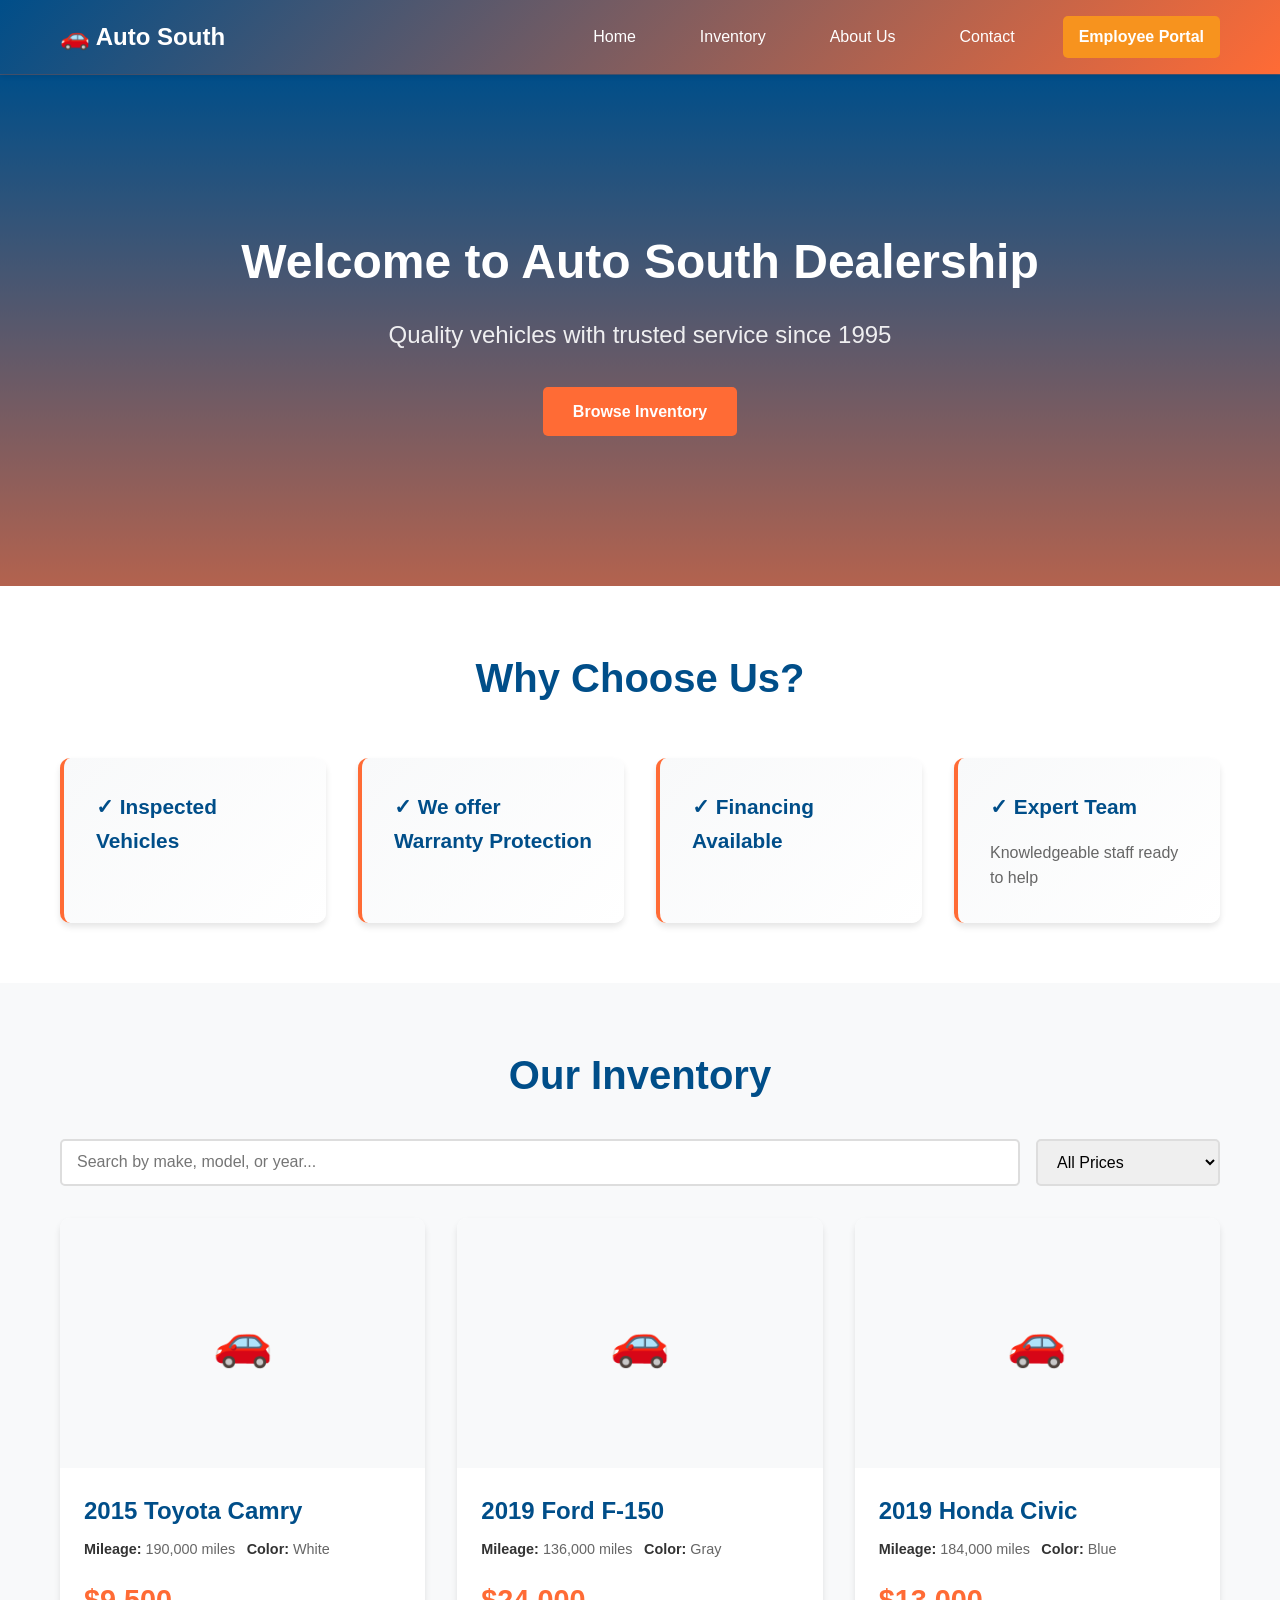
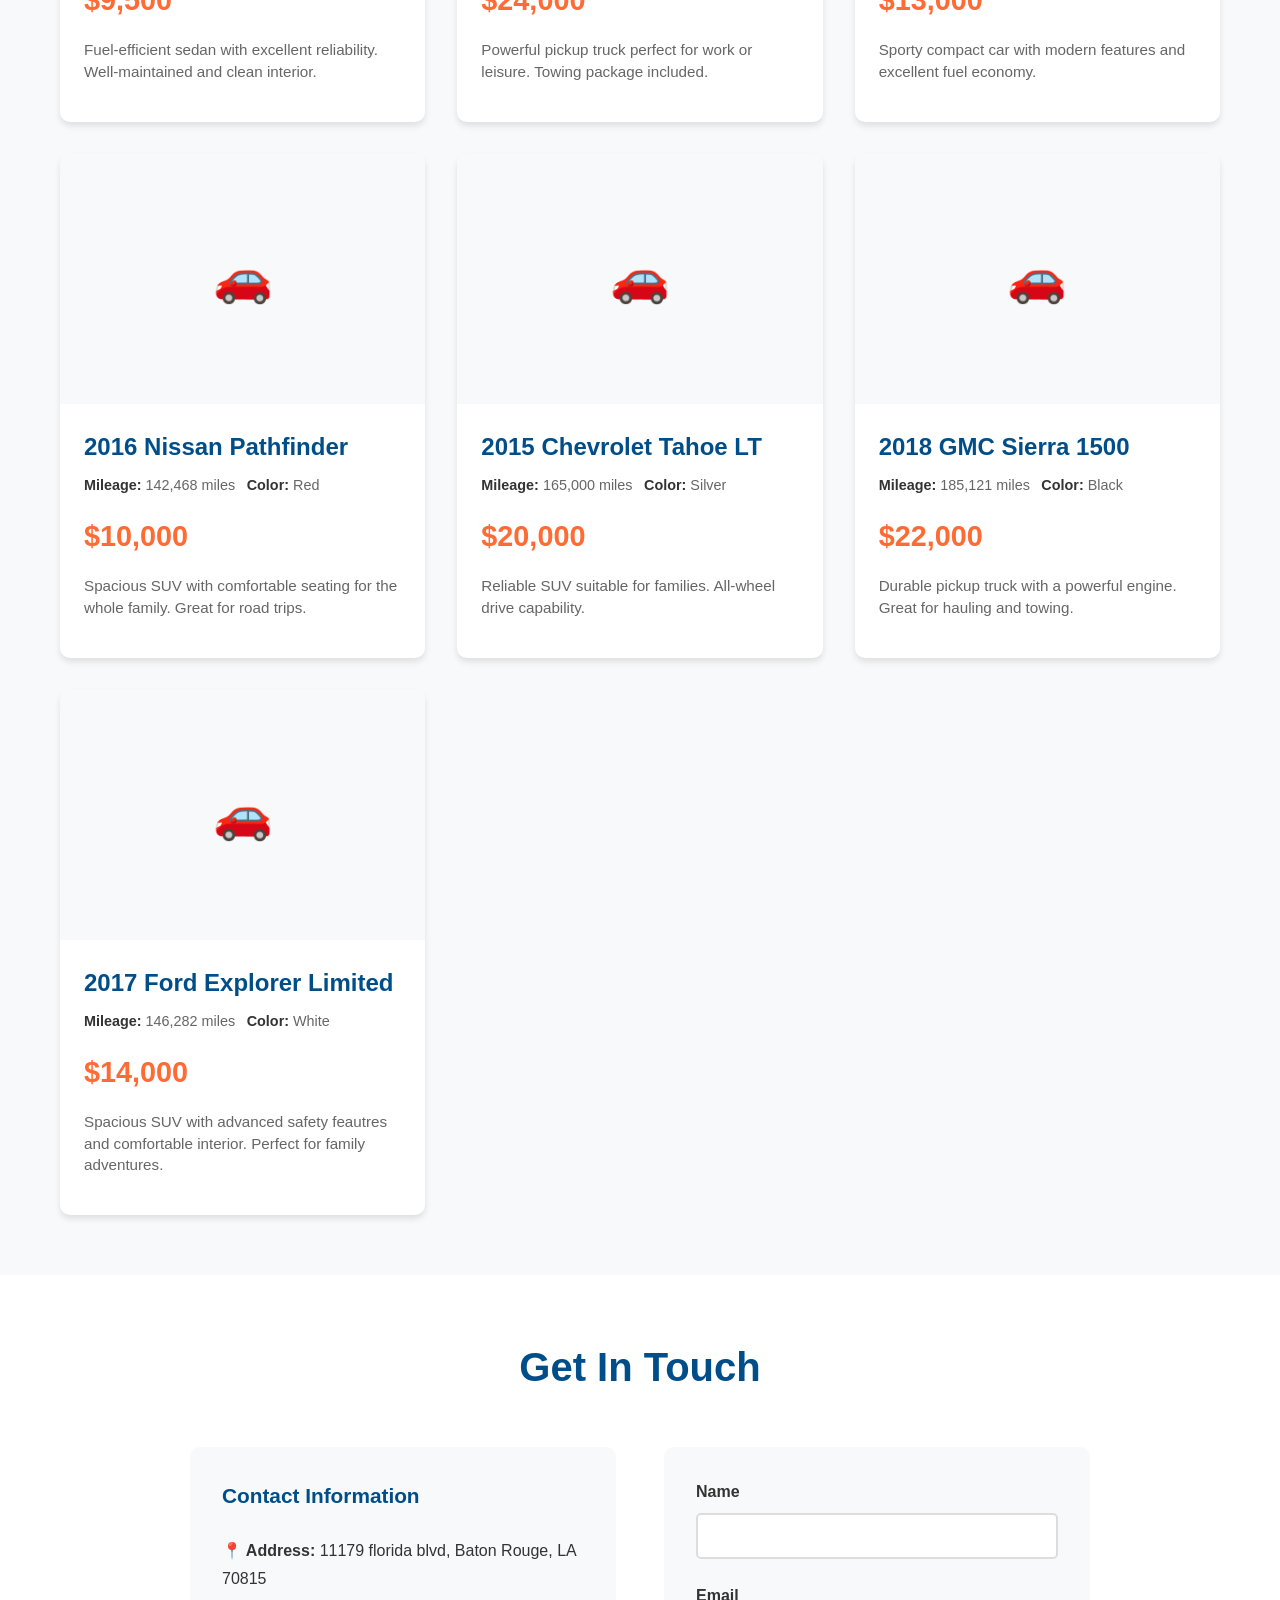
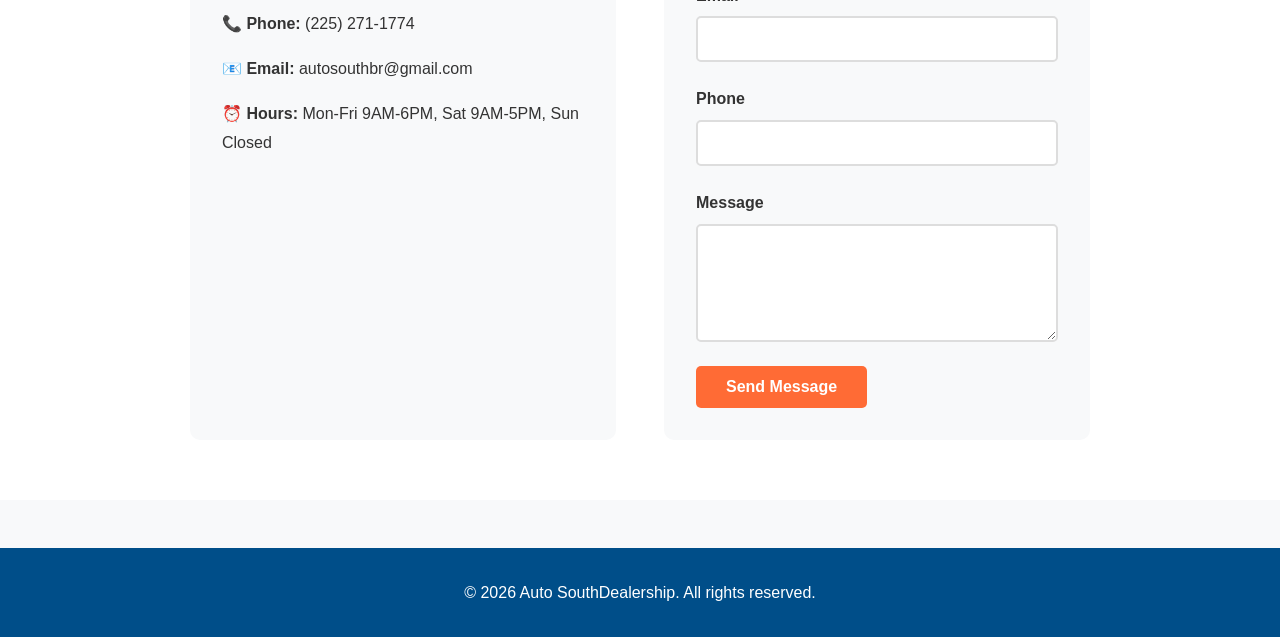
==== index.html @ 6402ca68 "Initial commit: Add website files" ====
<!DOCTYPE html>
<html lang="en">
<head>
    <meta charset="UTF-8">
    <meta name="viewport" content="width=device-width, initial-scale=1.0">
    <title>Auto South Dealership - Quality Vehicles</title>
    <link rel="stylesheet" href="styles.css">
</head>
<body>
    <!-- Navigation Header -->
    <header class="navbar">
        <div class="navbar-container">
            <div class="logo">
                <h1>🚗 Auto South</h1>
            </div>
            <nav class="nav-menu">
                <a href="#home" class="nav-link">Home</a>
                <a href="#inventory" class="nav-link">Inventory</a>
                <a href="#about" class="nav-link">About Us</a>
                <a href="#contact" class="nav-link">Contact</a>
                <a href="employee.html" class="nav-link employee-link">Employee Portal</a>
            </nav>
        </div>
    </header>

    <!-- Hero Section -->
    <section id="home" class="hero">
        <div class="hero-content">
            <h2>Welcome to Auto South Dealership</h2>
            <p>Quality vehicles with trusted service since 1995</p>
            <a href="#inventory" class="btn btn-primary">Browse Inventory</a>
        </div>
    </section>

    <!-- About Section (Trust Building) -->
    <section id="about" class="about">
        <div class="container">
            <h2>Why Choose Us?</h2>
            <div class="trust-features">
                <div class="feature">
                    <h3>✓ Inspected Vehicles</h3>
                </div>
                <div class="feature">
                    <h3>✓ We offer Warranty Protection</h3>
                </div>
                <div class="feature">
                    <h3>✓ Financing Available</h3>
                </div>
                <div class="feature">
                    <h3>✓ Expert Team</h3>
                    <p>Knowledgeable staff ready to help</p>
                </div>
            </div>
        </div>
    </section>

    <!-- Inventory Section -->
    <section id="inventory" class="inventory">
        <div class="container">
            <h2>Our Inventory</h2>
            <div class="filter-bar">
                <input type="text" id="searchInput" placeholder="Search by make, model, or year..." class="search-box">
                <select id="filterPrice" class="filter-select">
                    <option value="">All Prices</option>
                    <option value="under-10000">Under $10,000</option>
                    <option value="10000-25000">$10,000 - $25,000</option>
                    <option value="25000-50000">$25,000 - $50,000</option>
                    <option value="above-50000">Above $50,000</option>
                </select>
            </div>
            <div id="vehicleList" class="vehicle-grid">
                <!-- Vehicles will be loaded here from JavaScript -->
            </div>
        </div>
    </section>

    <!-- Contact Section -->
    <section id="contact" class="contact">
        <div class="container">
            <h2>Get In Touch</h2>
            <div class="contact-content">
                <div class="contact-info">
                    <h3>Contact Information</h3>
                    <p><strong>📍 Address:</strong> 11179 florida blvd, Baton Rouge, LA 70815</p>
                    <p><strong>📞 Phone:</strong> (225) 271-1774</p>
                    <p><strong>📧 Email:</strong> autosouthbr@gmail.com</p>
                    <p><strong>⏰ Hours:</strong> Mon-Fri 9AM-6PM, Sat 9AM-5PM, Sun Closed</p>
                </div>
                <form id="contactForm" class="contact-form">
                    <div class="form-group">
                        <label for="name">Name</label>
                        <input type="text" id="name" name="name" required>
                    </div>
                    <div class="form-group">
                        <label for="email">Email</label>
                        <input type="email" id="email" name="email" required>
                    </div>
                    <div class="form-group">
                        <label for="phone">Phone</label>
                        <input type="tel" id="phone" name="phone">
                    </div>
                    <div class="form-group">
                        <label for="message">Message</label>
                        <textarea id="message" name="message" rows="5" required></textarea>
                    </div>
                    <button type="submit" class="btn btn-primary">Send Message</button>
                </form>
            </div>
        </div>
    </section>

    <!-- Footer -->
    <footer class="footer">
        <p>&copy; 2026 Auto SouthDealership. All rights reserved.</p>
    </footer>

    <script src="app.js"></script>
</body>
</html>
---- styles.css ----
/* Global Styles */
* {
    margin: 0;
    padding: 0;
    box-sizing: border-box;
}

:root {
    --primary-color: #ff6b35;
    --secondary-color: #004e89;
    --accent-color: #f7931e;
    --text-dark: #333;
    --text-light: #666;
    --bg-light: #f8f9fa;
    --bg-white: #ffffff;
    --border-color: #ddd;
    --success-color: #28a745;
    --danger-color: #dc3545;
}

body {
    font-family: 'Segoe UI', Tahoma, Geneva, Verdana, sans-serif;
    line-height: 1.6;
    color: var(--text-dark);
    background-color: var(--bg-light);
}

.container {
    max-width: 1200px;
    margin: 0 auto;
    padding: 0 20px;
}

/* Navbar */
.navbar {
    background: linear-gradient(135deg, var(--secondary-color) 0%, var(--primary-color) 100%);
    color: white;
    padding: 1rem 0;
    box-shadow: 0 2px 5px rgba(0,0,0,0.1);
    position: sticky;
    top: 0;
    z-index: 100;
}

.navbar-container {
    display: flex;
    justify-content: space-between;
    align-items: center;
    max-width: 1200px;
    margin: 0 auto;
    padding: 0 20px;
}

.logo h1 {
    font-size: 1.5rem;
    font-weight: bold;
}

.nav-menu {
    display: flex;
    gap: 2rem;
    align-items: center;
}

.nav-link {
    color: white;
    text-decoration: none;
    transition: all 0.3s ease;
    padding: 0.5rem 1rem;
    border-radius: 5px;
}

.nav-link:hover {
    background-color: rgba(255,255,255,0.2);
    transform: translateY(-2px);
}

.employee-link {
    background-color: var(--accent-color);
    color: white;
    font-weight: bold;
}

/* Hero Section */
.hero {
    background: linear-gradient(rgba(0, 78, 137, 0.7), rgba(255, 107, 53, 0.7)), url('data:image/svg+xml,<svg xmlns="http://www.w3.org/2000/svg" viewBox="0 0 1200 600"><rect fill="%23004e89" width="1200" height="600"/></svg>');
    background-size: cover;
    background-position: center;
    color: white;
    padding: 150px 20px;
    text-align: center;
}

.hero-content h2 {
    font-size: 3rem;
    margin-bottom: 1rem;
    font-weight: bold;
}

.hero-content p {
    font-size: 1.5rem;
    margin-bottom: 2rem;
    opacity: 0.9;
}

/* Buttons */
.btn {
    display: inline-block;
    padding: 12px 30px;
    border: none;
    border-radius: 5px;
    font-size: 1rem;
    cursor: pointer;
    text-decoration: none;
    transition: all 0.3s ease;
    font-weight: bold;
}

.btn-primary {
    background-color: var(--primary-color);
    color: white;
}

.btn-primary:hover {
    background-color: #ff5722;
    transform: translateY(-2px);
    box-shadow: 0 5px 15px rgba(255, 107, 53, 0.3);
}

.btn-secondary {
    background-color: var(--border-color);
    color: var(--text-dark);
}

.btn-secondary:hover {
    background-color: #ccc;
}

.btn-danger {
    background-color: var(--danger-color);
    color: white;
    padding: 8px 15px;
    font-size: 0.9rem;
}

.btn-danger:hover {
    background-color: #c82333;
}

.btn-edit {
    background-color: var(--secondary-color);
    color: white;
    padding: 8px 15px;
    font-size: 0.9rem;
    margin-right: 5px;
}

.btn-edit:hover {
    background-color: #003d6f;
}

/* About Section */
.about {
    padding: 60px 20px;
    background-color: var(--bg-white);
}

.about h2 {
    text-align: center;
    font-size: 2.5rem;
    margin-bottom: 3rem;
    color: var(--secondary-color);
}

.trust-features {
    display: grid;
    grid-template-columns: repeat(auto-fit, minmax(250px, 1fr));
    gap: 2rem;
}

.feature {
    background: linear-gradient(135deg, var(--bg-light) 0%, white 100%);
    padding: 2rem;
    border-radius: 10px;
    box-shadow: 0 4px 6px rgba(0,0,0,0.1);
    transition: transform 0.3s ease;
    border-left: 4px solid var(--primary-color);
}

.feature:hover {
    transform: translateY(-5px);
    box-shadow: 0 8px 15px rgba(0,0,0,0.15);
}

.feature h3 {
    color: var(--secondary-color);
    margin-bottom: 1rem;
    font-size: 1.3rem;
}

.feature p {
    color: var(--text-light);
}

/* Inventory Section */
.inventory {
    padding: 60px 20px;
    background-color: var(--bg-light);
}

.inventory h2 {
    text-align: center;
    font-size: 2.5rem;
    margin-bottom: 2rem;
    color: var(--secondary-color);
}

.filter-bar {
    display: flex;
    gap: 1rem;
    margin-bottom: 2rem;
    flex-wrap: wrap;
    justify-content: center;
}

.search-box,
.filter-select {
    padding: 12px 15px;
    border: 2px solid var(--border-color);
    border-radius: 5px;
    font-size: 1rem;
    transition: border-color 0.3s ease;
}

.search-box {
    flex: 1;
    min-width: 250px;
}

.search-box:focus,
.filter-select:focus {
    outline: none;
    border-color: var(--primary-color);
    box-shadow: 0 0 5px rgba(255, 107, 53, 0.2);
}

.vehicle-grid,
.vehicle-management-grid {
    display: grid;
    grid-template-columns: repeat(auto-fill, minmax(300px, 1fr));
    gap: 2rem;
}

.vehicle-card {
    background-color: var(--bg-white);
    border-radius: 10px;
    overflow: hidden;
    box-shadow: 0 4px 6px rgba(0,0,0,0.1);
    transition: transform 0.3s ease, box-shadow 0.3s ease;
}

.vehicle-card:hover {
    transform: translateY(-5px);
    box-shadow: 0 8px 15px rgba(0,0,0,0.2);
}

.vehicle-image {
    width: 100%;
    height: 250px;
    background-color: var(--bg-light);
    display: flex;
    align-items: center;
    justify-content: center;
    font-size: 3rem;
    color: #ccc;
    overflow: hidden;
    position: relative;
}

.vehicle-image img {
    width: 100%;
    height: 100%;
    object-fit: cover;
}

.vehicle-info {
    padding: 1.5rem;
}

.vehicle-title {
    font-size: 1.5rem;
    font-weight: bold;
    color: var(--secondary-color);
    margin-bottom: 0.5rem;
}

.vehicle-meta {
    display: grid;
    grid-template-columns: 1fr 1fr;
    gap: 0.5rem;
    margin-bottom: 1rem;
    font-size: 0.9rem;
}

.vehicle-meta-item {
    color: var(--text-light);
}

.vehicle-meta-item strong {
    color: var(--text-dark);
}

.vehicle-price {
    font-size: 1.8rem;
    color: var(--primary-color);
    font-weight: bold;
    margin-bottom: 1rem;
}

.vehicle-description {
    color: var(--text-light);
    font-size: 0.95rem;
    margin-bottom: 1rem;
    line-height: 1.4;
}

.vehicle-actions {
    display: flex;
    gap: 0.5rem;
}

/* Contact Section */
.contact {
    padding: 60px 20px;
    background-color: var(--bg-white);
}

.contact h2 {
    text-align: center;
    font-size: 2.5rem;
    margin-bottom: 3rem;
    color: var(--secondary-color);
}

.contact-content {
    display: grid;
    grid-template-columns: 1fr 1fr;
    gap: 3rem;
    max-width: 900px;
    margin: 0 auto;
}

.contact-info {
    background-color: var(--bg-light);
    padding: 2rem;
    border-radius: 10px;
}

.contact-info h3 {
    color: var(--secondary-color);
    margin-bottom: 1.5rem;
    font-size: 1.3rem;
}

.contact-info p {
    margin-bottom: 1rem;
    color: var(--text-dark);
    line-height: 1.8;
}

/* Forms */
.contact-form,
.vehicle-form {
    background-color: var(--bg-light);
    padding: 2rem;
    border-radius: 10px;
}

.form-group {
    margin-bottom: 1.5rem;
    display: flex;
    flex-direction: column;
}

.form-row {
    display: grid;
    grid-template-columns: repeat(auto-fit, minmax(200px, 1fr));
    gap: 1rem;
}

label {
    font-weight: bold;
    margin-bottom: 0.5rem;
    color: var(--text-dark);
}

input[type="text"],
input[type="email"],
input[type="tel"],
input[type="number"],
input[type="password"],
textarea,
select {
    padding: 12px 15px;
    border: 2px solid var(--border-color);
    border-radius: 5px;
    font-size: 1rem;
    font-family: inherit;
    transition: border-color 0.3s ease;
}

input:focus,
textarea:focus,
select:focus {
    outline: none;
    border-color: var(--primary-color);
    box-shadow: 0 0 5px rgba(255, 107, 53, 0.2);
}

textarea {
    resize: vertical;
}

/* Drag and Drop Zone */
.drop-zone {
    border: 2px dashed var(--primary-color);
    border-radius: 10px;
    padding: 2rem;
    text-align: center;
    cursor: pointer;
    transition: all 0.3s ease;
    background-color: rgba(255, 107, 53, 0.05);
    margin-bottom: 1rem;
}

.drop-zone:hover,
.drop-zone.dragover {
    background-color: rgba(255, 107, 53, 0.15);
    border-color: var(--primary-color);
    transform: scale(1.02);
}

.drop-zone p {
    color: var(--text-light);
    margin: 0;
}

/* Image Preview */
.image-preview-container {
    display: grid;
    grid-template-columns: repeat(auto-fill, minmax(100px, 1fr));
    gap: 1rem;
    margin-bottom: 1rem;
}

.image-preview {
    position: relative;
    width: 100%;
    aspect-ratio: 1;
    border-radius: 5px;
    overflow: hidden;
    box-shadow: 0 2px 5px rgba(0,0,0,0.1);
}

.image-preview img {
    width: 100%;
    height: 100%;
    object-fit: cover;
}

.image-remove {
    position: absolute;
    top: 5px;
    right: 5px;
    background-color: var(--danger-color);
    color: white;
    border: none;
    border-radius: 50%;
    width: 25px;
    height: 25px;
    cursor: pointer;
    display: flex;
    align-items: center;
    justify-content: center;
    font-weight: bold;
}

.image-remove:hover {
    background-color: #c82333;
}

/* Footer */
.footer {
    background-color: var(--secondary-color);
    color: white;
    text-align: center;
    padding: 2rem;
    margin-top: 3rem;
}

/* Login Page */
.login-section {
    display: flex;
    align-items: center;
    justify-content: center;
    min-height: 80vh;
    padding: 2rem;
    background: linear-gradient(135deg, var(--secondary-color) 0%, var(--primary-color) 100%);
}

.login-container {
    background-color: var(--bg-white);
    padding: 3rem;
    border-radius: 10px;
    box-shadow: 0 10px 30px rgba(0,0,0,0.2);
    max-width: 400px;
    width: 100%;
}

.login-container h2 {
    color: var(--secondary-color);
    margin-bottom: 2rem;
    text-align: center;
    font-size: 1.8rem;
}

.login-container form {
    margin-bottom: 1.5rem;
}

.login-hint {
    background-color: var(--bg-light);
    padding: 1rem;
    border-radius: 5px;
    font-size: 0.9rem;
    color: var(--text-light);
    text-align: center;
}

/* Dashboard */
.dashboard {
    padding: 2rem 20px;
    min-height: 80vh;
}

.add-vehicle-section {
    background-color: var(--bg-white);
    padding: 2rem;
    border-radius: 10px;
    margin-bottom: 3rem;
    box-shadow: 0 4px 6px rgba(0,0,0,0.1);
}

.add-vehicle-section h3 {
    color: var(--secondary-color);
    margin-bottom: 1.5rem;
    font-size: 1.5rem;
}

.inventory-list-section {
    background-color: var(--bg-white);
    padding: 2rem;
    border-radius: 10px;
    box-shadow: 0 4px 6px rgba(0,0,0,0.1);
}

.inventory-list-section h3 {
    color: var(--secondary-color);
    margin-bottom: 1.5rem;
    font-size: 1.5rem;
}

.vehicle-management-card {
    background-color: var(--bg-light);
    padding: 1.5rem;
    border-radius: 8px;
    border-left: 4px solid var(--primary-color);
    display: grid;
    grid-template-columns: 100px 1fr auto;
    gap: 1.5rem;
    align-items: center;
}

.vehicle-thumb {
    width: 100px;
    height: 100px;
    border-radius: 5px;
    background-color: #ddd;
    display: flex;
    align-items: center;
    justify-content: center;
    font-size: 2rem;
}

.vehicle-thumb img {
    width: 100%;
    height: 100%;
    object-fit: cover;
    border-radius: 5px;
}

.vehicle-manage-info {
    display: grid;
    grid-template-columns: repeat(3, 1fr);
    gap: 1rem;
}

.vehicle-manage-info-item {
    display: flex;
    flex-direction: column;
}

.vehicle-manage-info-item label {
    font-size: 0.85rem;
    color: var(--text-light);
    margin-bottom: 0.25rem;
}

.vehicle-manage-info-item strong {
    font-size: 1rem;
    color: var(--text-dark);
}

.vehicle-manage-actions {
    display: flex;
    gap: 0.5rem;
    flex-direction: column;
}

/* Modal */
.modal {
    position: fixed;
    z-index: 1000;
    left: 0;
    top: 0;
    width: 100%;
    height: 100%;
    background-color: rgba(0,0,0,0.5);
    display: flex;
    align-items: center;
    justify-content: center;
    padding: 2rem;
}

.modal-content {
    background-color: var(--bg-white);
    padding: 2rem;
    border-radius: 10px;
    max-width: 600px;
    width: 100%;
    max-height: 90vh;
    overflow-y: auto;
    box-shadow: 0 10px 30px rgba(0,0,0,0.3);
    position: relative;
}

.modal-close {
    position: absolute;
    right: 1rem;
    top: 1rem;
    font-size: 1.5rem;
    cursor: pointer;
    color: var(--text-light);
    font-weight: bold;
}

.modal-close:hover {
    color: var(--text-dark);
}

.modal-content h3 {
    color: var(--secondary-color);
    margin-bottom: 1.5rem;
    font-size: 1.5rem;
}

.modal-buttons {
    display: flex;
    gap: 1rem;
    justify-content: flex-end;
    margin-top: 1.5rem;
}

/* Responsive Design */
@media (max-width: 768px) {
    .navbar-container {
        flex-direction: column;
        gap: 1rem;
    }

    .nav-menu {
        flex-direction: column;
        gap: 1rem;
        text-align: center;
    }

    .hero-content h2 {
        font-size: 2rem;
    }

    .hero-content p {
        font-size: 1.1rem;
    }

    .vehicle-grid,
    .vehicle-management-grid {
        grid-template-columns: 1fr;
    }

    .contact-content {
        grid-template-columns: 1fr;
    }

    .trust-features {
        grid-template-columns: 1fr;
    }

    .filter-bar {
        flex-direction: column;
    }

    .search-box {
        min-width: 100%;
    }

    .vehicle-management-card {
        grid-template-columns: 1fr;
        gap: 1rem;
    }

    .vehicle-manage-info {
        grid-template-columns: 1fr;
    }
}

@media (max-width: 480px) {
    .hero-content h2 {
        font-size: 1.5rem;
    }

    .hero-content p {
        font-size: 1rem;
    }

    .btn {
        padding: 10px 20px;
        font-size: 0.9rem;
    }

    .vehicle-title {
        font-size: 1.2rem;
    }

    .about h2,
    .inventory h2,
    .contact h2 {
        font-size: 1.8rem;
    }
}

/* Error and Success Messages */
.message {
    padding: 1rem;
    border-radius: 5px;
    margin-bottom: 1rem;
    display: none;
}

.message.show {
    display: block;
}

.message.success {
    background-color: #d4edda;
    color: #155724;
    border: 1px solid #c3e6cb;
}

.message.error {
    background-color: #f8d7da;
    color: #721c24;
    border: 1px solid #f5c6cb;
}
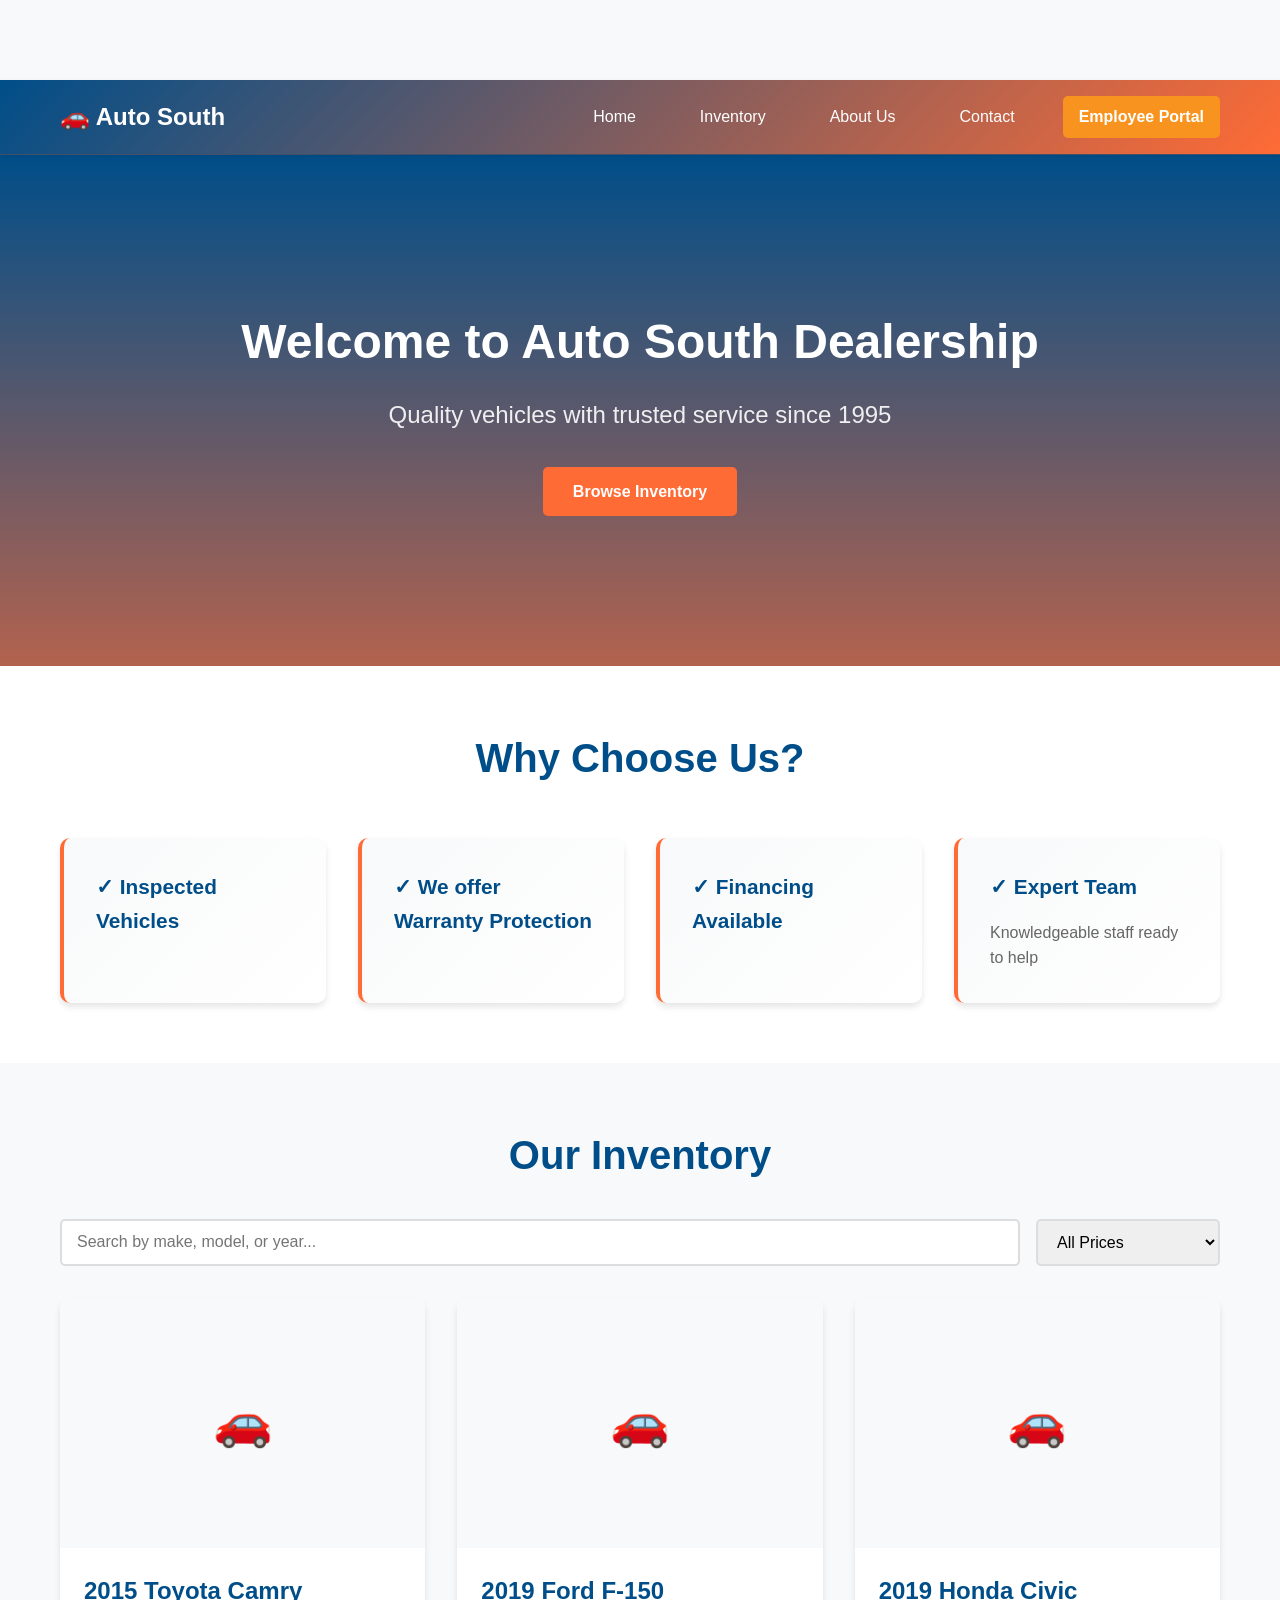
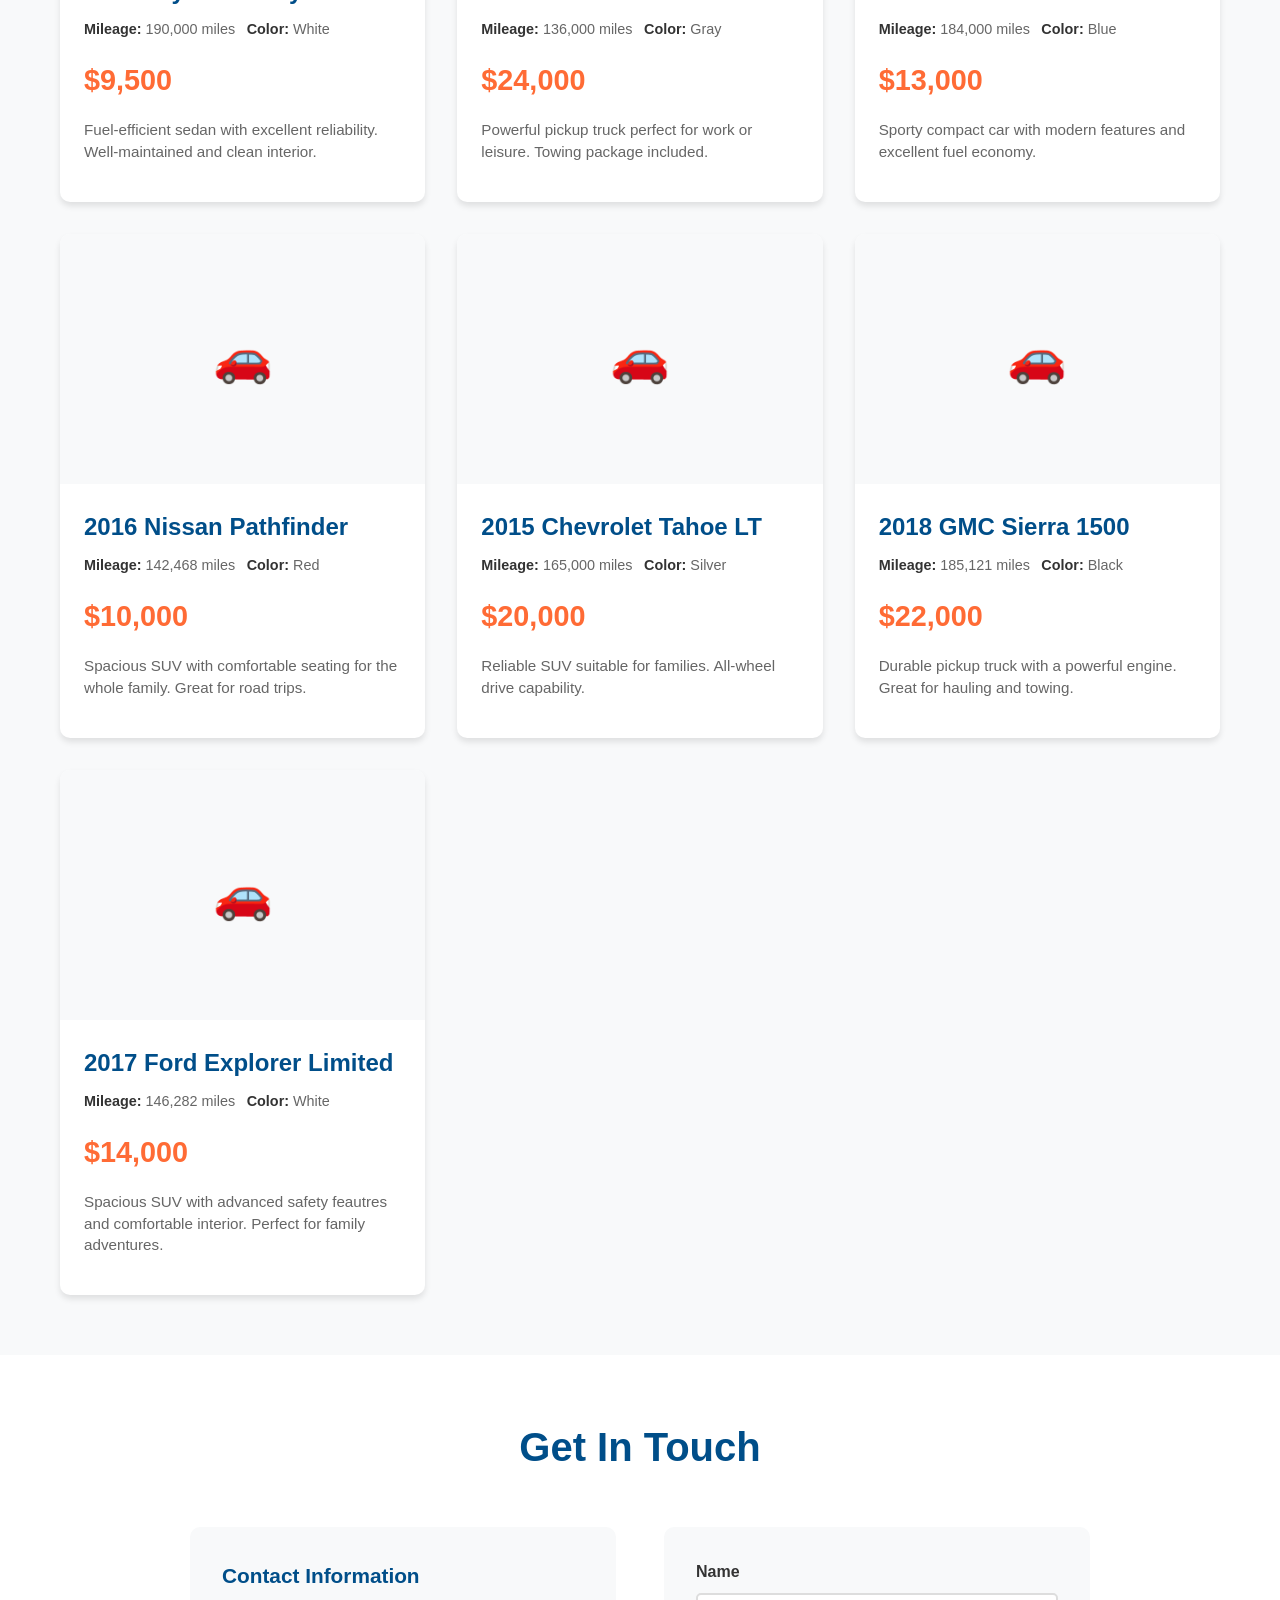
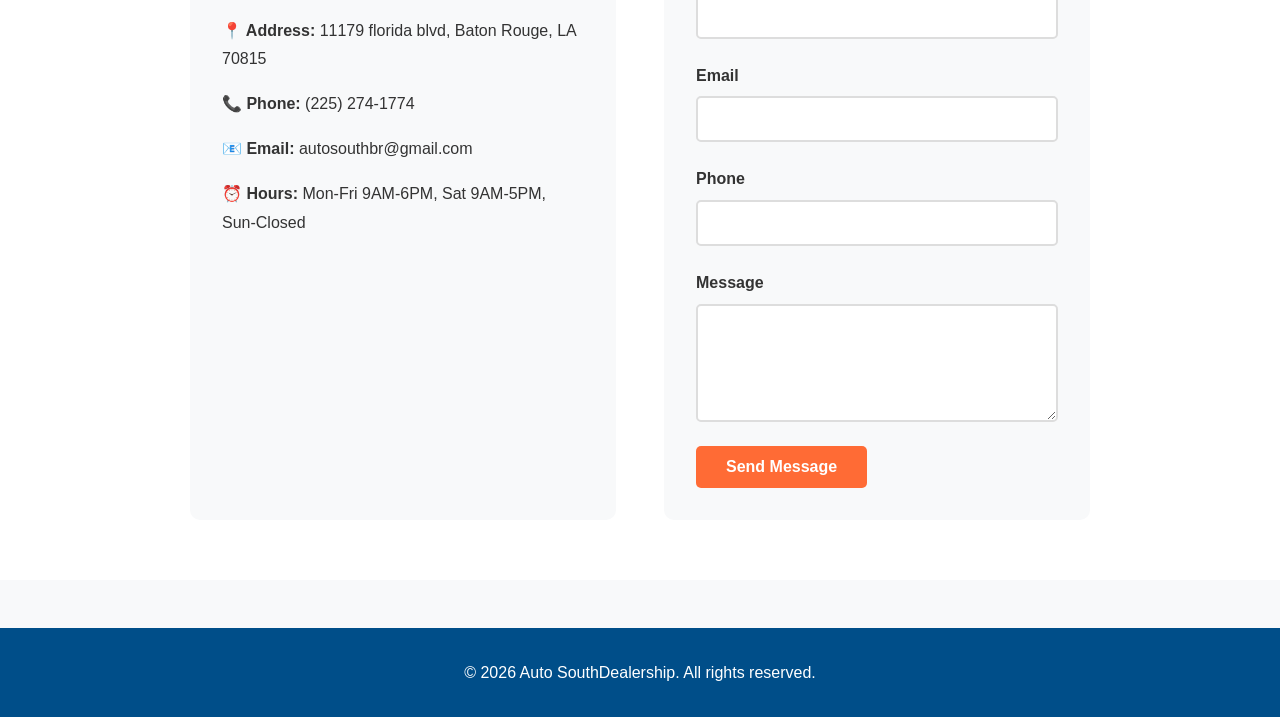
==== commit 073f229f: "Fixing pictures buttons" ====
--- a/index.html
+++ b/index.html
@@ -82,9 +82,9 @@
                 <div class="contact-info">
                     <h3>Contact Information</h3>
                     <p><strong>📍 Address:</strong> 11179 florida blvd, Baton Rouge, LA 70815</p>
-                    <p><strong>📞 Phone:</strong> (225) 271-1774</p>
+                    <p><strong>📞 Phone:</strong> (225) 274-1774</p>
                     <p><strong>📧 Email:</strong> autosouthbr@gmail.com</p>
-                    <p><strong>⏰ Hours:</strong> Mon-Fri 9AM-6PM, Sat 9AM-5PM, Sun Closed</p>
+                    <p><strong>⏰ Hours:</strong> Mon-Fri 9AM-6PM, Sat 9AM-5PM, Sun-Closed</p>
                 </div>
                 <form id="contactForm" class="contact-form">
                     <div class="form-group">
--- a/styles.css
+++ b/styles.css
@@ -23,6 +23,10 @@
     line-height: 1.6;
     color: var(--text-dark);
     background-color: var(--bg-light);
+    padding-top: 80px;
+}
+html, body {
+    overflow-x: hidden;
 }
 
 .container {
@@ -257,6 +261,10 @@
     overflow: hidden;
     box-shadow: 0 4px 6px rgba(0,0,0,0.1);
     transition: transform 0.3s ease, box-shadow 0.3s ease;
+}
+.vehicle-card {
+    display: flex;
+    flex-direction: column;
 }
 
 .vehicle-card:hover {
@@ -539,6 +547,9 @@
 
 /* Dashboard */
 .dashboard {
+    padding: 120px 20x 2rem 20px;
+}
+.dashboard {
     padding: 2rem 20px;
     min-height: 80vh;
 }
@@ -683,6 +694,13 @@
 
 /* Responsive Design */
 @media (max-width: 768px) {
+    .navbar { 
+        position: sticky;
+        top: 0%;
+    }
+    .navbar-container {
+        align-items: center;
+    }
     .navbar-container {
         flex-direction: column;
         gap: 1rem;
